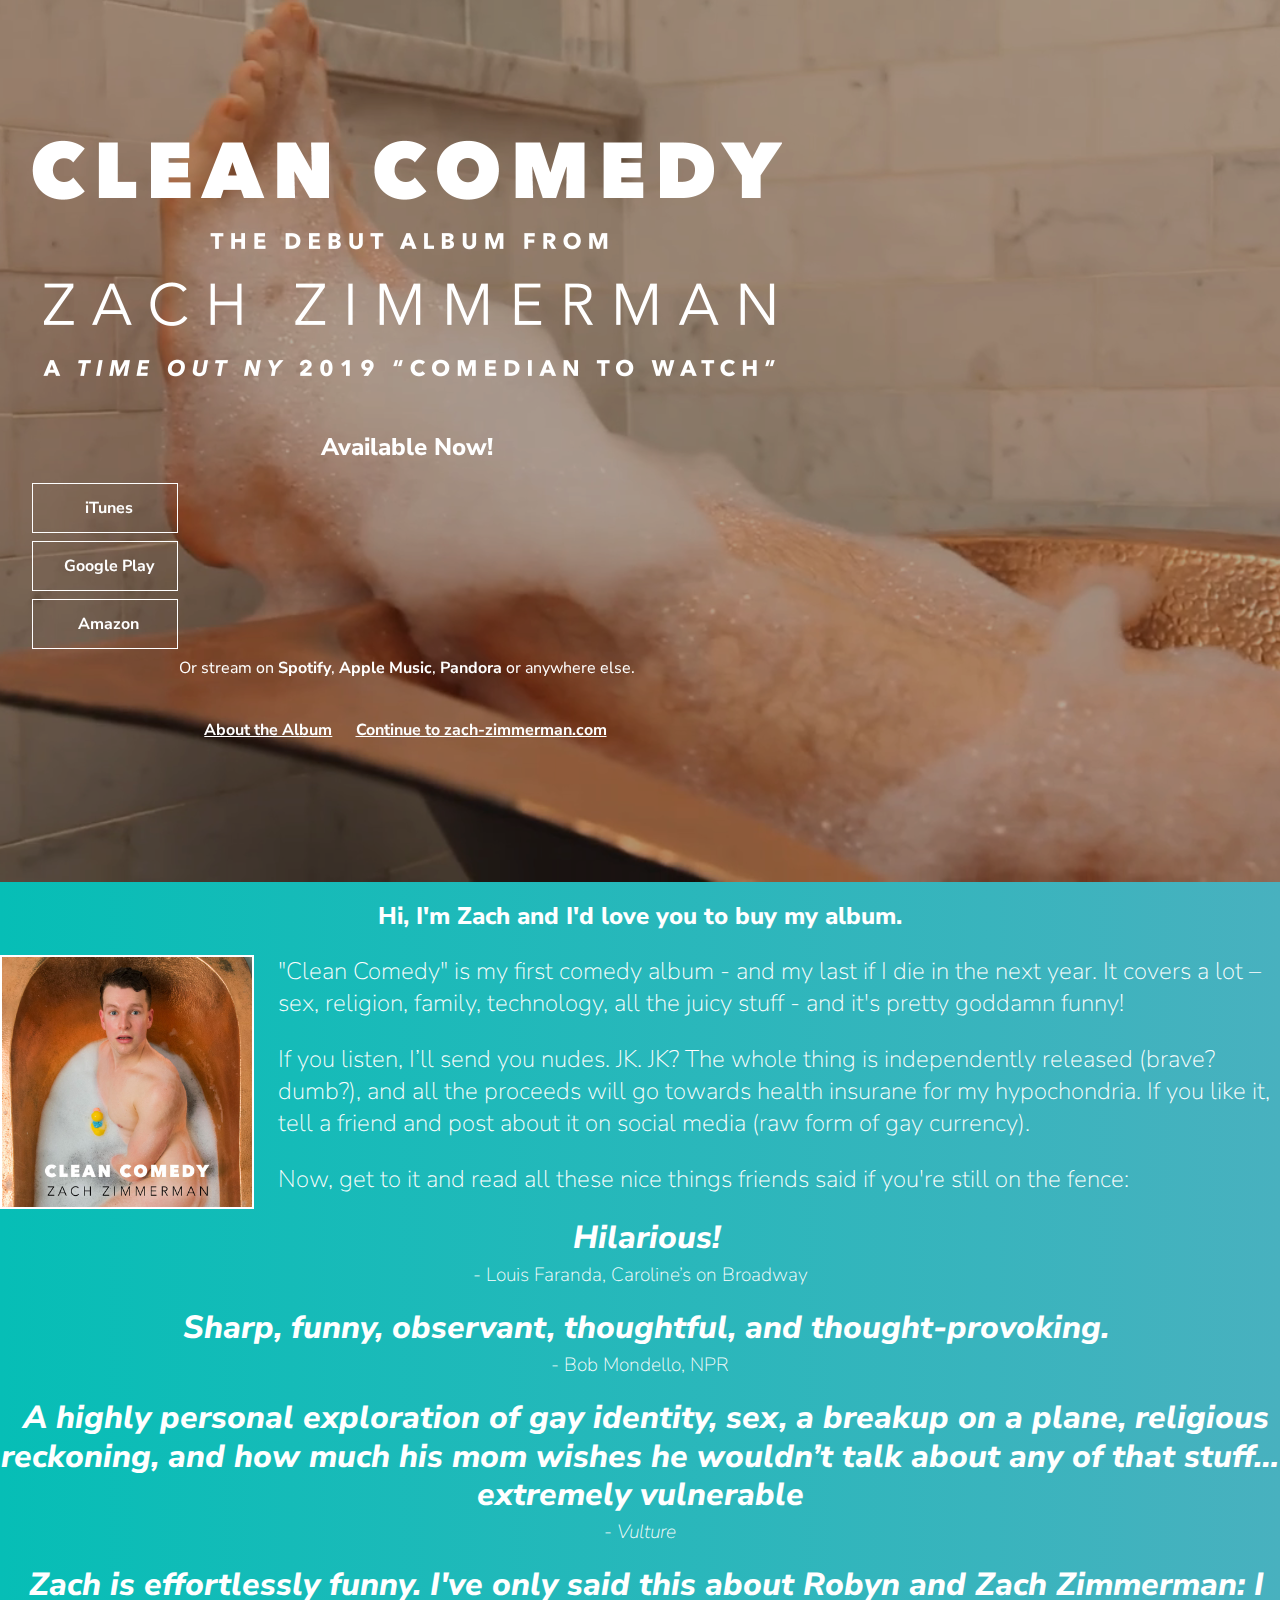
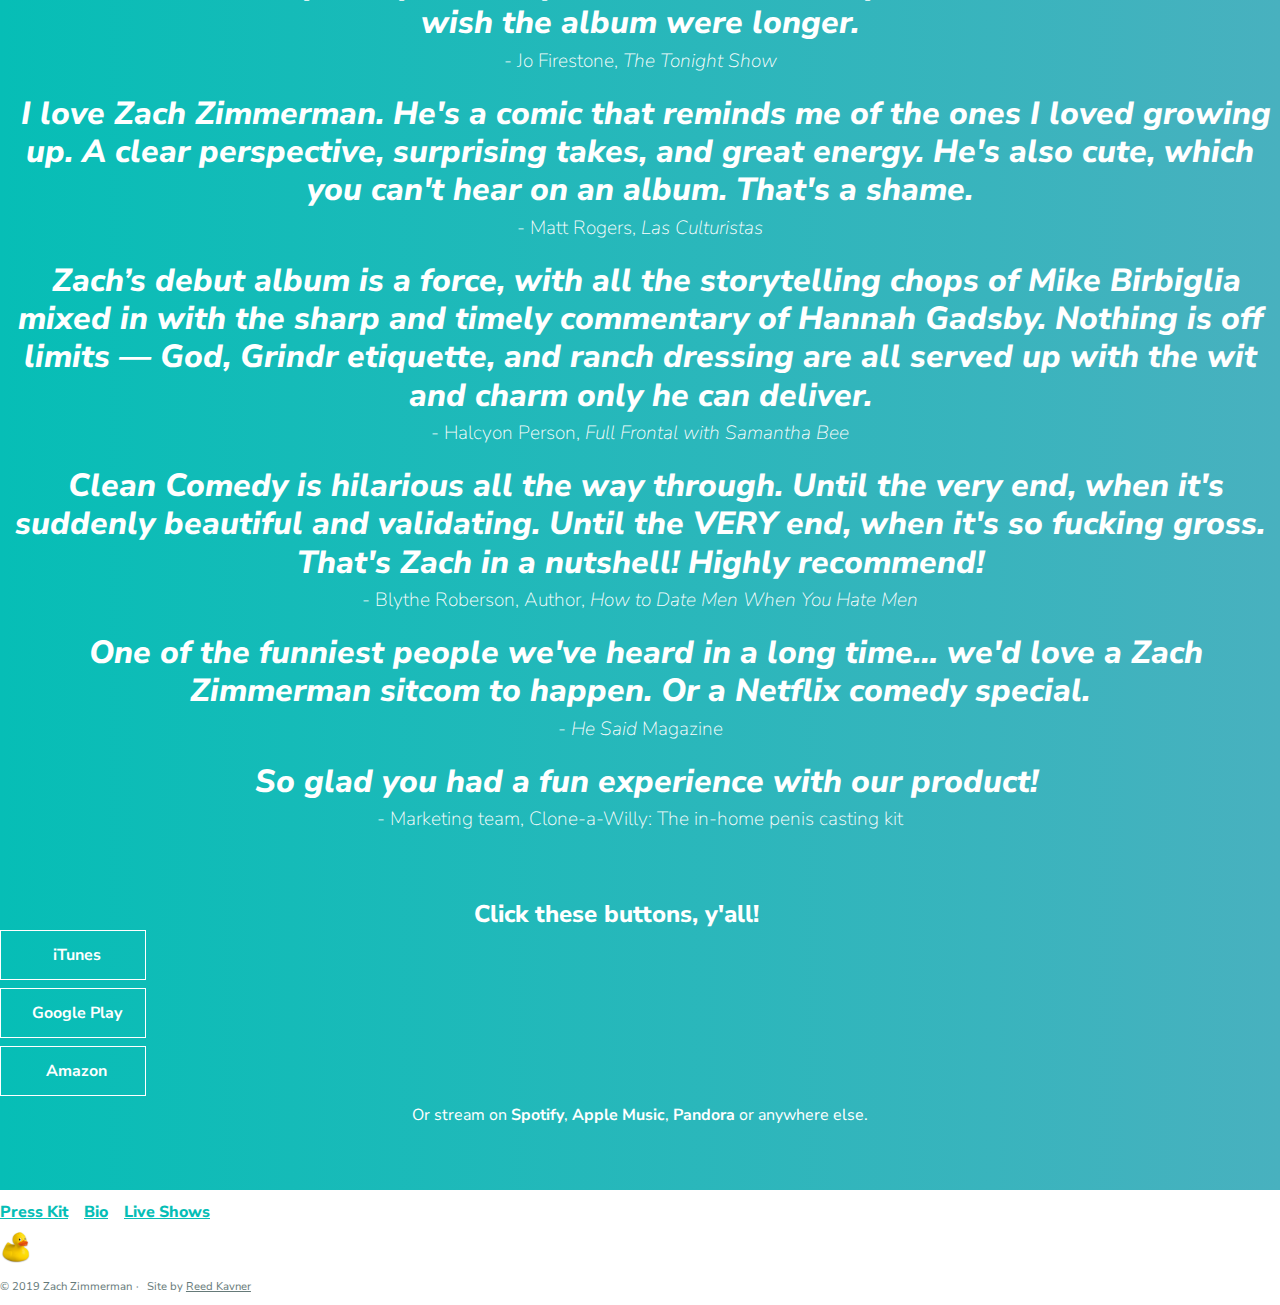
==== index.html @ 0dc55bb2 "link to zz.com, replace spotify with amazon" ====
<!doctype html>
<html lang="en">
<!--
   _____ _                     _____                         _       
  / ____| |                   / ____|                       | |      
 | |    | | ___  __ _ _ __   | |     ___  _ __ ___   ___  __| |_   _ 
 | |    | |/ _ \/ _` | '_ \  | |    / _ \| '_ ` _ \ / _ \/ _` | | | |
 | |____| |  __/ (_| | | | | | |___| (_) | | | | | |  __/ (_| | |_| |
  \_____|_|\___|\__,_|_| |_|  \_____\___/|_| |_| |_|\___|\__,_|\__, |
                                                                __/ |
                                                               |___/ 

             This site and album marketing by @reedkavner
-->

<head>
    <!-- Global site tag (gtag.js) - Google Analytics -->
    <script async src="https://www.googletagmanager.com/gtag/js?id=UA-136080813-1"></script>
    <script>
        window.dataLayer = window.dataLayer || [];

        function gtag() { dataLayer.push(arguments); }
        gtag('js', new Date());

        gtag('config', 'UA-136080813-1');
    </script>
    <!-- Required meta tags -->
    <meta charset="utf-8">
    <meta name="viewport" content="width=device-width, initial-scale=1, shrink-to-fit=no">
    <!-- Bootstrap CSS -->
    <link rel="stylesheet" href="https://stackpath.bootstrapcdn.com/bootstrap/4.1.0/css/bootstrap.min.css" integrity="sha384-9gVQ4dYFwwWSjIDZnLEWnxCjeSWFphJiwGPXr1jddIhOegiu1FwO5qRGvFXOdJZ4" crossorigin="anonymous">
    <link href="https://fonts.googleapis.com/css?family=Nunito+Sans:200,200i,400,400i,800,800i" rel="stylesheet">
    <link rel="stylesheet" href="https://use.fontawesome.com/releases/v5.7.2/css/all.css" integrity="sha384-fnmOCqbTlWIlj8LyTjo7mOUStjsKC4pOpQbqyi7RrhN7udi9RwhKkMHpvLbHG9Sr" crossorigin="anonymous">
    <link rel="stylesheet" href="/css/style.css">
    <!-- Favicon Trash-->
    <link rel="apple-touch-icon" sizes="180x180" href="/icons/apple-touch-icon.png">
    <link rel="icon" type="image/png" sizes="32x32" href="/icons/favicon-32x32.png">
    <link rel="icon" type="image/png" sizes="16x16" href="/icons/favicon-16x16.png">
    <link rel="manifest" href="/icons/site.webmanifest">
    <link rel="mask-icon" href="/icons/safari-pinned-tab.svg" color="#5bbad5">
    <meta name="msapplication-TileColor" content="#91d8ce">
    <meta name="theme-color" content="#91d8ce">
    <title>Clean Comedy 🧼 The debut album from Zach Zimmerman</title>
    <meta name="description" content="Zach's evangelical mom wants him to focus on clean comedy. But there is no God and he likes to fuck. 'Clean Comedy' is now available to download or stream everywhere.">
    <!-- FB OG garbage -->
    <meta property="og:title" content="Clean Comedy 🧼 The debut album from Zach Zimmerman">
    <meta property="og:description" content="Zach's evangelical mom wants him to focus on clean comedy. But there is no God and he likes to fuck. 'Clean Comedy' is now available to download or stream everywhere.">
    <meta property="og:url" content="https://album.zach-zimmerman.com">
    <meta property="og:image" content="https://album.zach-zimmerman.com/img/social.png">
    <!-- twitter garbage -->
    <meta name="twitter:card" content="summary_large_image">
    <meta name="twitter:site" content="@zzdoublezz" />
    <meta name="twitter:creator" content="@zzdoublezz" />
    <meta property="og:title" content="Clean Comedy 🧼 The debut album from Zach Zimmerman" />
    <meta property="og:description" content="ZZach's evangelical mom wants him to focus on clean comedy. But there is no God and he likes to fuck. 'Clean Comedy' is now available to download or stream everywhere." />
    <meta property="og:image" content="https://album.zach-zimmerman.com/img/social.png" />
</head>

<body>
    <header id="hero" class="loading">
        <div class="overlay"></div>
        <video id="bg-vid" playsinline="playsinline" autoplay="autoplay" muted="muted" loop="loop" style="display:none;">
            <source src="/vid/bg-zach.mp4" poster="/img/poster.jpg" type="video/mp4" preload="auto">
        </video>
        <div class="container">
            <div class="row">
                <div class="col-12">
                    <img class="cc-logo" src="/img/zz-cc-logo-white-debut-timeout.png" alt="Clean Comedy: The Debut Album from Zach Zimmerman">
                </div>
                <div class="col-12 top-cta">
                    <h2>Available Now!</h2>
                    <div class="row listen-buttons mt-3">
                        <a class="ga-track" data-ga-label="Listen iTunes" href="http://itunes.apple.com/album/id1454736173?ls=1&app=itunes">
                            <i class="fab fa-itunes"></i> <span>iTunes</span>
                        </a>
                        <a href="https://play.google.com/store/music/album/Zach_Zimmerman_Clean_Comedy?id=Bfdrtqba2vui66vsc5gzbfns6xu&hl=en" class="ga-track" data-ga-label="Listen Google Play">
                            <i class="fab fa-google-play"></i> <span>Google Play</span>
                        </a>
                        <a class="ga-track" href="https://www.amazon.com/Clean-Comedy-Explicit-Zach-Zimmerman/dp/B07P99JNXT" data-ga-label="Listen Amazon">
                            <i class="fab fa-amazon"></i> <span>Amazon</span>
                        </a>
                    </div>
                    <div class="or-stream mt-2">
                        Or stream on <a class="ga-track" href="https://open.spotify.com/album/7JSuyB8hfWxPFb13WxPrNv?si=sguCweWeQfauxXlwq2vnaQ" data-ga-label="Listen Spotify">Spotify</a>, <a class="ga-track" href="https://geo.itunes.apple.com/us/album/clean-comedy/1454736173?mt=1&app=music" data-ga-label="Listen Apple Music">Apple Music</a>, <a class="ga-track" href="https://www.pandora.com/artist/zach-zimmerman/clean-comedy-explicit/AL364mx93vPPPKV" data-ga-label="Listen Pandora">Pandora</a> or anywhere else.
                    </div>
                </div>
                <div class="col-12 about-links">
                    <a href="#about-album" id="about-btn">About the Album<i class="far fa-arrow-alt-circle-down"></i></a>
                    <a href="https://www.zach-zimmerman.com/welcome">Continue to zach-zimmerman.com<i class="far fa-arrow-alt-circle-right"></i></a>
                </div>
            </div>
        </div>
    </header>
    <!--
    <aside class="zz-promo">
        <a href="https://www.zach-zimmerman.com/welcome">Continue to zach-zimmerman.com &rsaquo;&rsaquo;</a>
    </aside>-->
    <div class="container" id="about-album">
        <div class="row mt-3 mt-md-5">
            <div class="col-12 zach-hello">
                <h2>Hi, I'm Zach and I'd love you to buy my album.</h2>
            </div>
        </div>
        <div class="row">
            <div class="col-12" id="about">
                <img id="album-cover" src="/img/clean-comedy-cover.jpg">
                <p>
                    "Clean Comedy" is my first comedy album - and my last if I die in the next year. It covers a lot – sex, religion, family, technology, all the juicy stuff - and it's pretty goddamn funny!</p>
                <p>If you listen, I’ll send you nudes. JK. JK? The whole thing is independently released (brave? dumb?), and all the proceeds will go towards health insurane for my hypochondria. If you like it, tell a friend and post about it on social media (raw form of gay currency).</p>
                <p>Now, get to it and read all these nice things friends said if you're still on the fence:</p>
            </div>
        </div>
        <div class="row">
            <div class="col-12 blurb">
                <p class="blurb-text"><i class="fas fa-quote-left"></i>Hilarious!</p>
                <p class="blurb-attribution">Louis Faranda, Caroline’s on Broadway</p>
            </div>
            <div class="col-12 blurb">
                </i>
                <p class="blurb-text"><i class="fas fa-quote-left"></i>Sharp, funny, observant, thoughtful, and thought-provoking.</p>
                <p class="blurb-attribution">Bob Mondello, NPR</p>
            </div>
            <div class="col-12 blurb">
                </i>
                <p class="blurb-text"><i class="fas fa-quote-left"></i>A highly personal exploration of gay identity, sex, a breakup on a plane, religious reckoning, and how much his mom wishes he wouldn’t talk about any of that stuff&hellip; extremely vulnerable</p>
                <p class="blurb-attribution"><em>Vulture</em></p>
            </div>
            <div class="col-12 blurb">
                </i>
                <p class="blurb-text"><i class="fas fa-quote-left"></i>Zach is effortlessly funny. I've only said this about Robyn and Zach Zimmerman: I wish the album were longer.</p>
                <p class="blurb-attribution">Jo Firestone, <em>The Tonight Show</em></p>
            </div>
            <div class="col-12 blurb">
                </i>
                <p class="blurb-text"><i class="fas fa-quote-left"></i>I love Zach Zimmerman. He's a comic that reminds me of the ones I loved growing up. A clear perspective, surprising takes, and great energy. He's also cute, which you can't hear on an album. That's a shame.</p>
                <p class="blurb-attribution">Matt Rogers, <em>Las Culturistas</em></p>
            </div>
            <div class="col-12 blurb">
                </i>
                <p class="blurb-text"><i class="fas fa-quote-left"></i>Zach’s debut album is a force, with all the storytelling chops of Mike Birbiglia mixed in with the sharp and timely commentary of Hannah Gadsby. Nothing is off limits — God, Grindr etiquette, and ranch dressing are all served up with the wit and charm only he can deliver.</p>
                <p class="blurb-attribution">Halcyon Person, <em>Full Frontal with Samantha Bee</em></p>
            </div>
            <div class="col-12 blurb">
                </i>
                <p class="blurb-text"><i class="fas fa-quote-left"></i><em>Clean Comedy</em> is hilarious all the way through. Until the very end, when it's suddenly beautiful and validating. Until the VERY end, when it's so fucking gross. That's Zach in a nutshell! Highly recommend!</p>
                <p class="blurb-attribution">Blythe Roberson, Author, <em>How to Date Men When You Hate Men</em></p>
            </div>
            <div class="col-12 blurb">
                </i>
                <p class="blurb-text"><i class="fas fa-quote-left"></i>One of the funniest people we've heard in a long time&hellip; we'd love a Zach Zimmerman sitcom to happen. Or a Netflix comedy special.</p>
                <p class="blurb-attribution"><em>He Said</em> Magazine</p>
            </div>
            <div class="col-12 blurb">
                </i>
                <p class="blurb-text"><i class="fas fa-quote-left"></i>So glad you had a fun experience with our product!</p>
                <p class="blurb-attribution">Marketing team, Clone-a-Willy: The in-home penis casting kit</p>
            </div>
        </div>
        <div class="row bottom-cta">
            <h2>Click these buttons, y'all!</h2>
            <div class="row listen-buttons mt-3 mb-1">
                <a class="ga-track" data-ga-label="Listen iTunes" href="http://itunes.apple.com/album/id1454736173?ls=1&app=itunes">
                    <i class="fab fa-itunes"></i> <span>iTunes</span>
                </a>
                <a href="https://play.google.com/store/music/album/Zach_Zimmerman_Clean_Comedy?id=Bfdrtqba2vui66vsc5gzbfns6xu&hl=en" class="ga-track" data-ga-label="Listen Google Play">
                    <i class="fab fa-google-play"></i> <span>Google Play</span>
                </a>
                <a class="ga-track" href="https://www.amazon.com/Clean-Comedy-Explicit-Zach-Zimmerman/dp/B07P99JNXT" data-ga-label="Listen Amazon">
                    <i class="fab fa-amazon"></i> <span>Amazon</span>
                </a>
            </div>
            <div class="or-stream mt-2">
                Or stream on <a class="ga-track" href="https://open.spotify.com/album/7JSuyB8hfWxPFb13WxPrNv?si=sguCweWeQfauxXlwq2vnaQ" data-ga-label="Listen Spotify">Spotify</a>, <a class="ga-track" href="https://geo.itunes.apple.com/us/album/clean-comedy/1454736173?mt=1&app=music" data-ga-label="Listen Apple Music">Apple Music</a>, <a class="ga-track" href="https://www.pandora.com/artist/zach-zimmerman/clean-comedy-explicit/AL364mx93vPPPKV" data-ga-label="Listen Pandora">Pandora</a> or anywhere else.
            </div>
        </div>
    </div> <!-- container -->
    <footer class="footer">
        <div class="container h-100">
            <div class="row h-100">
                <div class="col-12 col-md-5 footer-links info-links justify-content-center justify-content-md-start order-1 order-md-1">
                    <a href="https://drive.google.com/drive/folders/1JkxwVRQiwvElwOyvSJjc_eX8tOzkMCND">Press Kit</a>
                    <a href="https://www.zach-zimmerman.com/bio">Bio</a>
                    <a href="https://www.zach-zimmerman.com/live-shows">Live Shows</a>
                </div>
                <div class="col-12 col-md-2 h-100 footer-links social-links justify-content-center order-3 order-md-2">
                    <img src="/img/duck-192.png" class="footer-duck ga-track" data-ga-label="Quack">
                </div>
                <div class="col-12 col-md-5 h-100 footer-links social-links justify-content-center justify-content-md-end order-2 order-md-3">
                    <a href="https://twitter.com/zzdoublezz/"><i class="fab fa-twitter"></i></a>
                    <a href="https://www.instagram.com/zzdoublezz/"><i class="fab fa-instagram"></i></a>
                    <a href="https://medium.com/@zzdoublezz"><i class="fab fa-medium"></i></a>
                    <a href="mailto:ztzimmerman@gmail.com"><i class="far fa-envelope"></i></a>
                </div>
                <div class="d-flex col-12 order-12 credits justify-content-center justify-content-md-start">
                    <div class="copyright">&copy; 2019 Zach Zimmerman</div>
                    <div class="rik">Site by <a href="https://reed.me">Reed Kavner</a></div>
                </div>
            </div>
        </div>
    </footer>
    <script src="https://code.jquery.com/jquery-3.3.1.min.js" integrity="sha256-FgpCb/KJQlLNfOu91ta32o/NMZxltwRo8QtmkMRdAu8=" crossorigin="anonymous"></script>
    <script src="https://stackpath.bootstrapcdn.com/bootstrap/4.1.0/js/bootstrap.min.js" integrity="sha384-uefMccjFJAIv6A+rW+L4AHf99KvxDjWSu1z9VI8SKNVmz4sk7buKt/6v9KI65qnm" crossorigin="anonymous"></script>
    <audio id="quack" src="/vid/quack.mp3" style="display: none;"></audio>
    <script src="/js/main.js?v3"></script>
</body>

</html>
---- css/style.css ----
html {
    position: relative;
    min-height: 100%;
    scroll-behavior: smooth;
}


body {
    margin: 0;
    font-family: 'Nunito Sans', sans-serif;
    background: #06beb6;
    /* fallback for old browsers */
    background: -webkit-linear-gradient(to right, #06beb6, #48b1bf);
    /* Chrome 10-25, Safari 5.1-6 */
    background: linear-gradient(to right, #06beb6, #48b1bf);
    /* W3C, IE 10+/ Edge, Firefox 16+, Chrome 26+, Opera 12+, Safari 7+ */
    color: white;
    font-size: 16px;
    text-rendering: optimizeLegibility;
}

.hidden {
    display: none;
}

.overflow-hidden {
    overflow: hidden;
}

a {
    color: white;
}

a:hover {
    text-decoration: underline;
}

a:hover,
a:active,
a:visited {
    color: white;
}

header {
    position: relative;
    width: 100vw;
    height: 98vh;
    min-height: 45vw;
    overflow: hidden;
    background-image: url('/img/bg-still-2.jpg');
    background-size: cover;
    background-repeat: no-repeat;
    display: flex;
    align-items: center;

}

header.loading{
    background: none;
}

header video {
    position: absolute;
    top: 50%;
    left: 50%;
    min-width: 100%;
    min-height: 100%;
    width: auto;
    height: auto;
    z-index: 0;
    -ms-transform: translateX(-50%) translateY(-50%);
    -moz-transform: translateX(-50%) translateY(-50%);
    -webkit-transform: translateX(-50%) translateY(-50%);
    transform: translateX(-50%) translateY(-50%);
}

header .container {
    position: relative;
    z-index: 2;
    display: flex;
    justify-content: center;
    align-items: center;
    text-align: center;
    padding: 2em 2em;
}

img.cc-logo {
    width: 80vw;
    max-width: 750px;
    margin-right: auto;
    margin-left: auto;
    display: block;
}


header .overlay {
    position: absolute;
    top: 0;
    left: 0;
    height: 100%;
    width: 100%;
    background-color: black;
    opacity: 0.3;
    z-index: 1;
}

.top-cta {
    margin-top: 3em;
}

.top-cta h2 {
    font-weight: 800;
}

.listen-buttons {
    justify-content: center;
}

.listen-buttons a {
    color: white !important;
    font-size: 1em;
    text-decoration: none;
    align-items: center;
    justify-content: center;
    display: flex;
    height: 3em;
    width: 9em;
    border: 1px white solid;
    line-height: 3em;
    margin-right: 1em;
    transition: all 100ms ease-out;
    margin-bottom: .5em;
}

.listen-buttons a:hover {
    background-color: white;
    color: black !important;
}

.listen-buttons a:hover .fa-itunes {
    color: #cb57d2 !important;
}

.listen-buttons a:hover .fa-google-play {
    color: #ff5722 !important;
}

.listen-buttons a:hover .fa-amazon {
    color: #FF9900 !important;
}

.listen-buttons a:hover .fa-spotify {
    color: #1DB954 !important;
}

.listen-buttons .fab {
    margin-right: .3em;
    font-size: 1.5em;
}

.listen-buttons a:last-child {
    margin-right: 0;
}

.listen-buttons span {
    font-weight: 700;
}

.or-stream {
    max-width: 600px;
    margin-right: auto;
    margin-left: auto;
}

.or-stream a {
    color: white !important;
    text-decoration: none;
    font-weight: bold;
}

.or-stream a:hover{
    text-decoration: underline;
}

.about-links{
    margin-top: 2em;
}

.about-links a{
    font-size: 1em;
    display: inline-block;
    margin: .5em .5em;
    font-weight: bold;
    color: white !important;
    transition: all 80ms ease-out;
}

.about-links i{
    margin-left: .2em;
}


.zach-hello h2 {
    margin-bottom: .6em;
    line-height: 1.2;
    font-weight: 800;
    text-align: center;
}

#about {
    font-size: 1.5em;
    font-weight: 200;
    margin-bottom: 1em;
}


#album-cover {
    float: left;
    width: 40%;
    max-width: 250px;
    margin-right: 1em;
    border: 2px white solid;
}

.blurb {
    /*background-image: url('/img/open-quote.png'); */
    background-position: top left;
    background-repeat: no-repeat;
    background-size: 1.4em;
    margin-top: .5em;
    justify-content: center;
    text-align: center;
    font-size: 2em;
    line-height: 0;
}

.blurb .fa-quote-left {
    opacity: .5;
    font-size: .8em;
    position: absolute;
    margin-top: -.4em;
    margin-left: -.6em;
}

.blurb-text {
    font-weight: 800;
    font-style: italic;
    line-height: 1.2;
    padding-left: .4em;
    display: inline;
}

.blurb-attribution {
    font-weight: 200;
    font-size: .6em;
    display: block;
    text-align: center;
    margin-top: .2em;
    line-height: 1.5
}

.blurb-attribution:before {
    content: "- ";
}

.bottom-cta {
    text-align: center;
    margin: 4em 0;
    align-items: baseline;
    justify-content: center;
}

.bottom-cta h2 {
    margin: 0;
    font-weight: 800;
    display: inline-block;
    margin-right: 2em;
}


.footer {
    width: 100%;
    background-color: white;
    padding: .7em 0;
}

.footer-links {
    display: flex;
    align-items: center;
    color: #06beb6;
    margin-bottom: .5em;
}

.footer-links a,
a:hover,
a:active,
a:visited {
    color: #06beb6;
}

.info-links a {
    margin-right: 1em;
    font-weight: 800;
}

.social-links a {
    margin-left: 1em;
    font-size: 1.3em;
}

.footer-duck {
    height: 2em;
}

.credits {
    color: #667a79;
    font-size: .7em;
}

.credits a {
    color: #667a79;
    text-decoration: underline;
}

.credits div {
    display: inline;
}

.copyright {
    margin-right: .4em;
}

.copyright:after {
    content: "·";
    margin-left: .4em;
}



@media only screen and (max-device-width : 768px) {

    header {
        height: auto;
        min-height: 90vh;
        background-image: url('/img/bg-still-2-vert.jpg');
    }


    header .container {
        padding: 1.5em 1em;
        height: 100%;
    }

    #bg-vid {
        display: none !important;

    }

    .cc-logo {
        width: 90vw !important;
    }

    .listen-buttons a {
        width: 100%;
        max-width: 20em;
        margin-right: 0;
        margin-bottom: 1em;
    }

    .zach-hello {
        margin-top: .5em;
    }

    #about {
        margin-bottom: 0;
    }

    .blurb .fa-quote-left {

        margin-top: -.4em;
    }

    .blurb-text {
        font-size: .8em;

    }

    #album-cover {
        width: 100%;
        max-width: none;
        margin-bottom: 1em;
    }

    .bottom-cta {
        margin: 2em 0;
    }

    .bottom-cta h2 {
        margin-right: 0;
    }

.listen-buttons a:hover .fa-itunes{
    color: #cb57d2 !important;
}

    .footer {
        padding: 1em 0;
    }

    .footer-links a {
        margin: 0 .5em;
    }


    .credits {
        margin-top: .5em;
    }

}
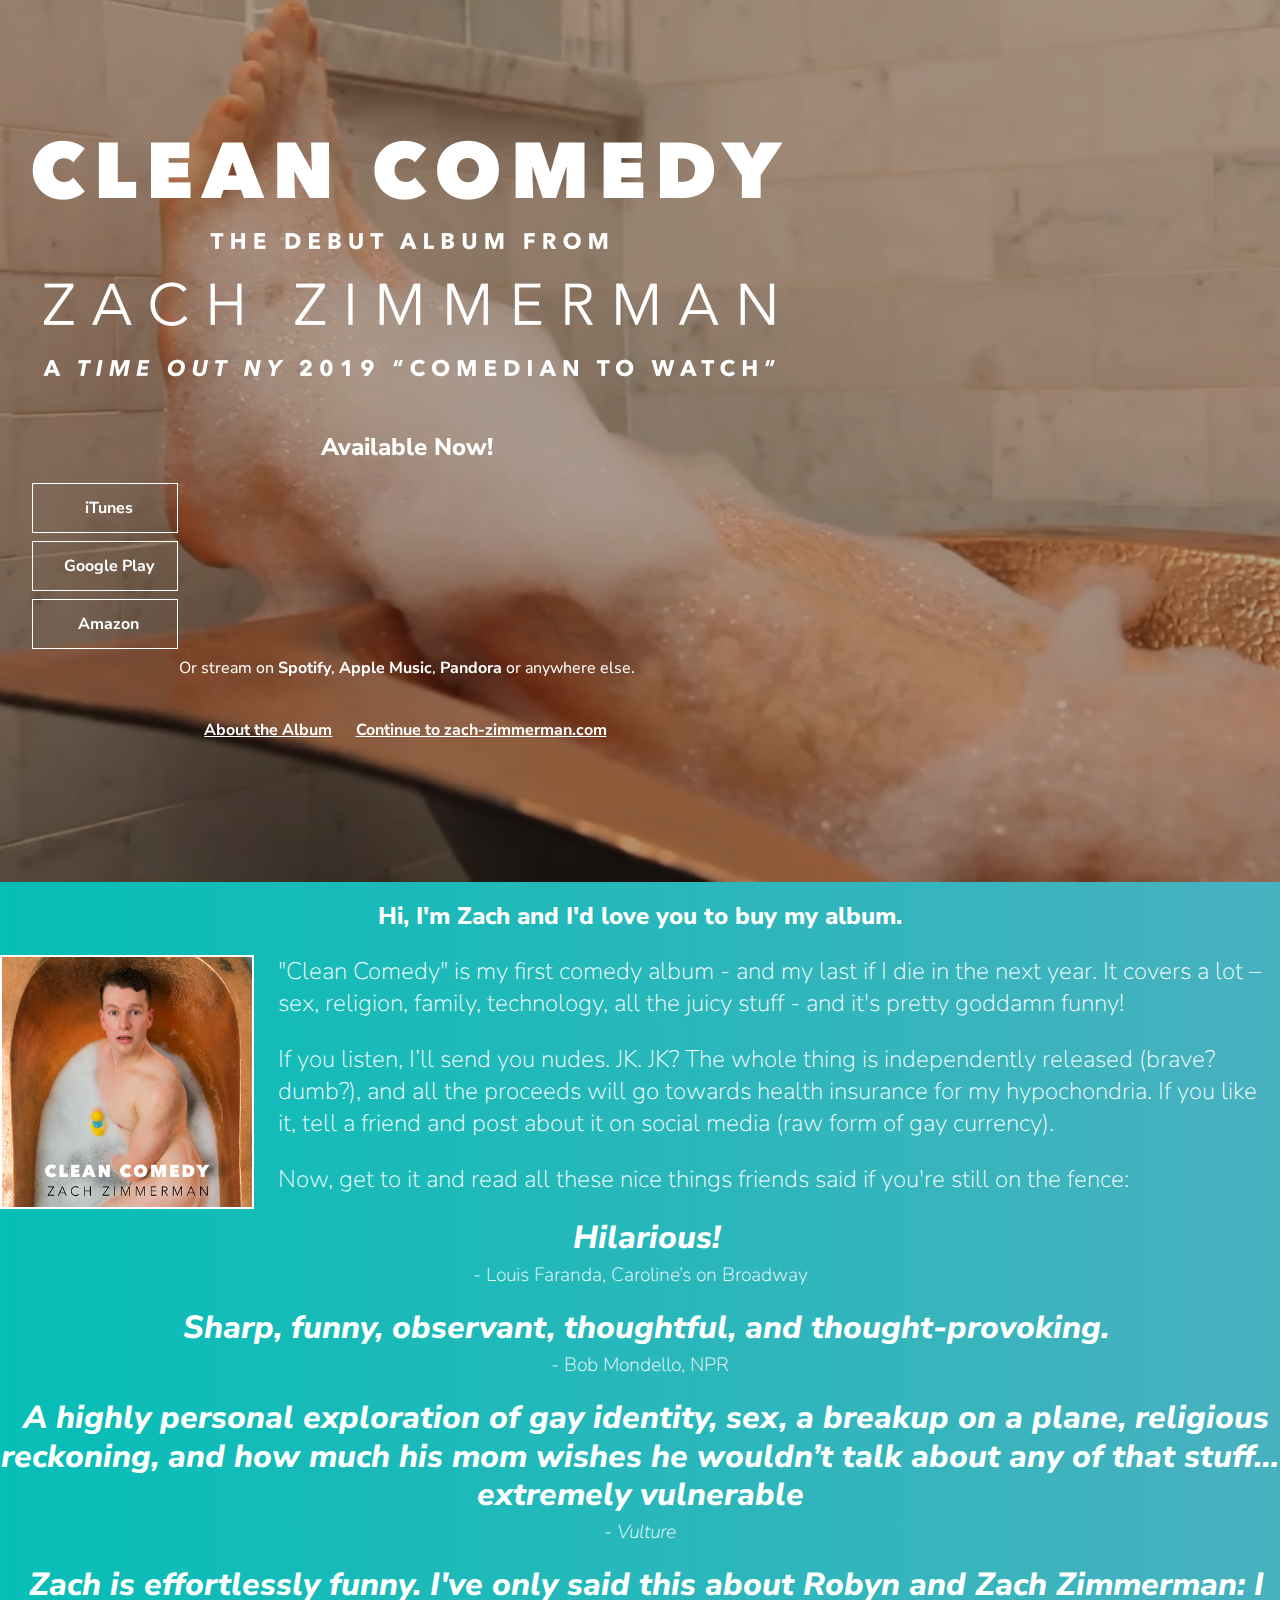
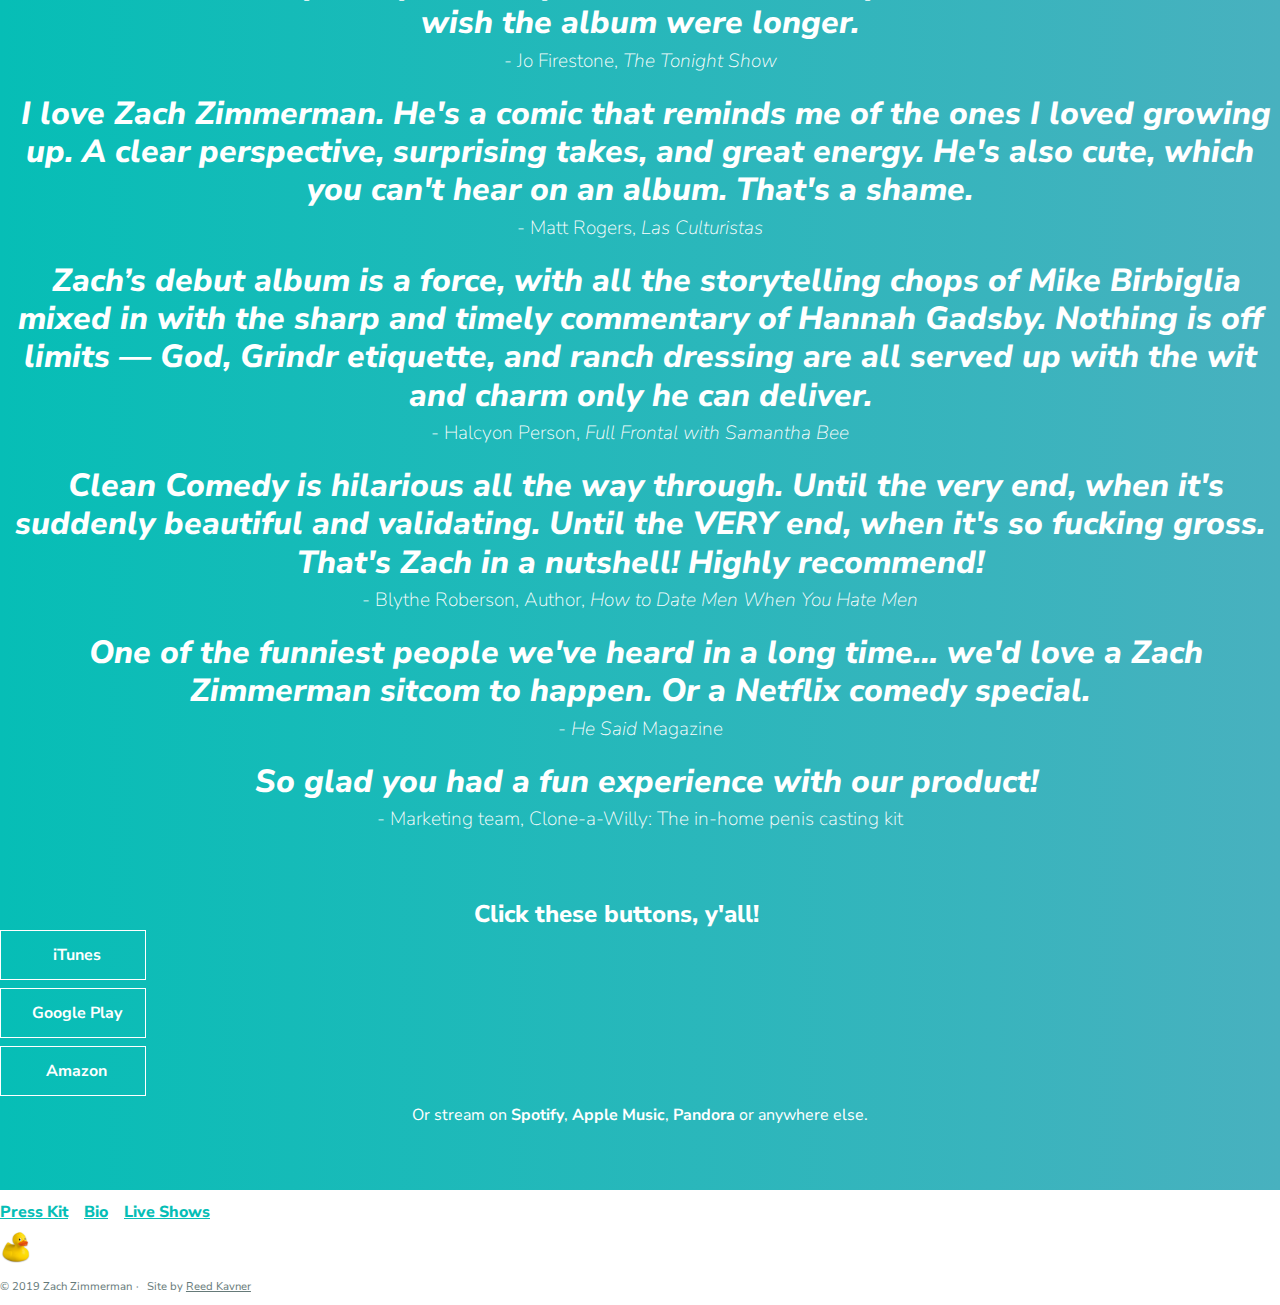
==== commit 6926ddde: "insurance typo" ====
--- a/index.html
+++ b/index.html
@@ -106,7 +106,7 @@
                 <img id="album-cover" src="/img/clean-comedy-cover.jpg">
                 <p>
                     "Clean Comedy" is my first comedy album - and my last if I die in the next year. It covers a lot – sex, religion, family, technology, all the juicy stuff - and it's pretty goddamn funny!</p>
-                <p>If you listen, I’ll send you nudes. JK. JK? The whole thing is independently released (brave? dumb?), and all the proceeds will go towards health insurane for my hypochondria. If you like it, tell a friend and post about it on social media (raw form of gay currency).</p>
+                <p>If you listen, I’ll send you nudes. JK. JK? The whole thing is independently released (brave? dumb?), and all the proceeds will go towards health insurance for my hypochondria. If you like it, tell a friend and post about it on social media (raw form of gay currency).</p>
                 <p>Now, get to it and read all these nice things friends said if you're still on the fence:</p>
             </div>
         </div>
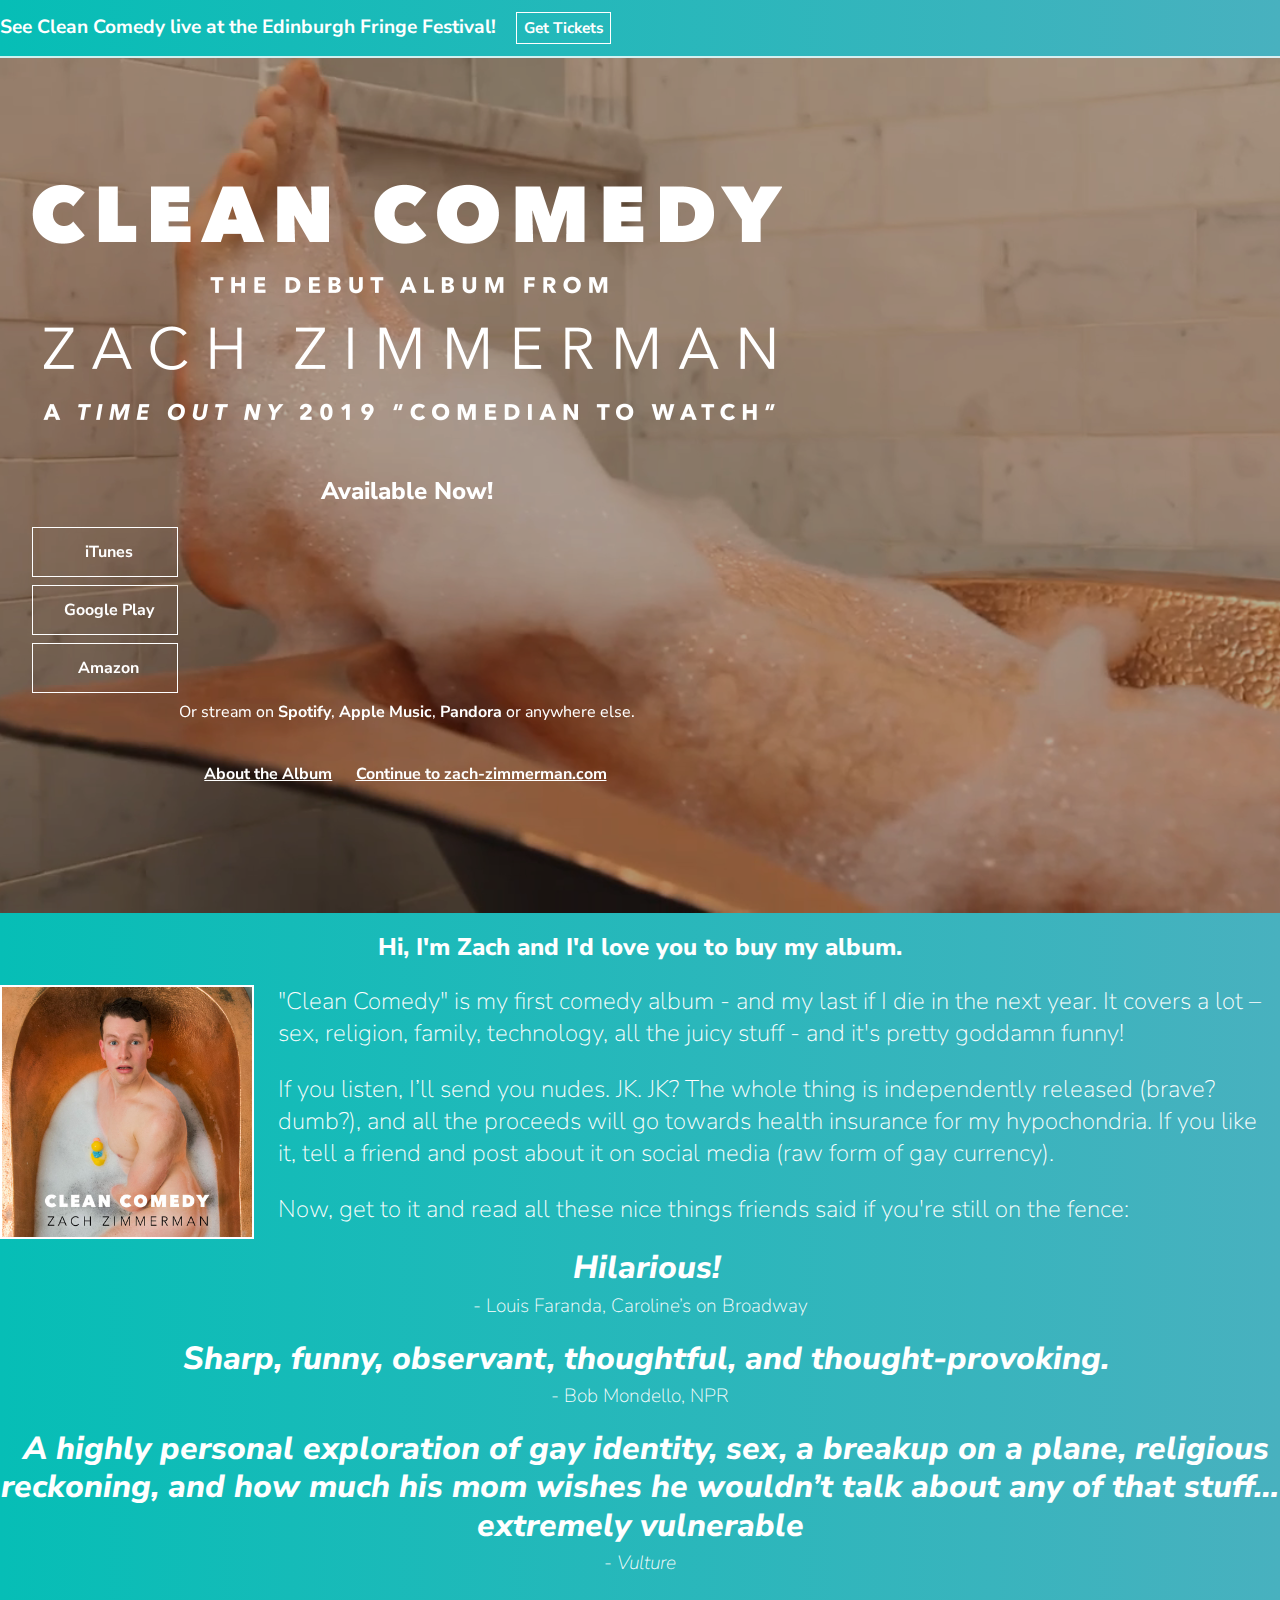
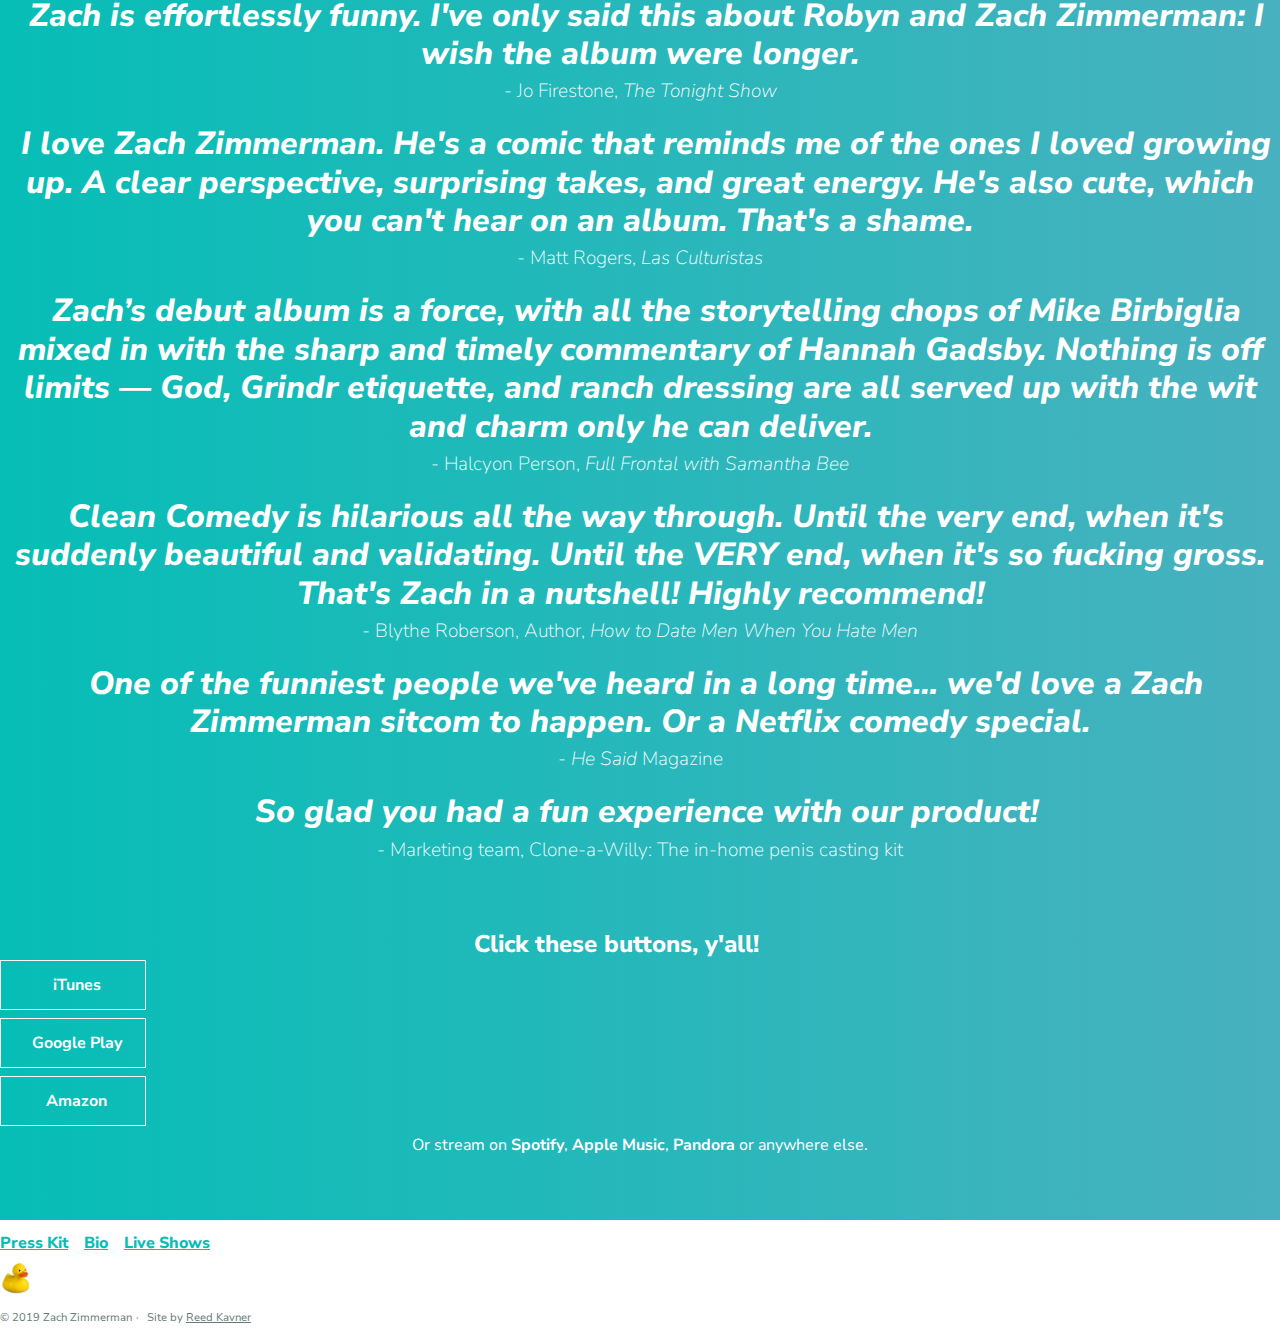
==== commit 8d5d408f: "added fringe promo banner" ====
--- a/index.html
+++ b/index.html
@@ -57,13 +57,23 @@
 </head>
 
 <body>
+<aside class="zz-promo">
+    <div class="container d-flex justify-content-center align-items-center">
+        See Clean Comedy live at the Edinburgh Fringe Festival!
+        <a class="ga-track" data-ga-label="Ed Fringe Tickets" href="https://tickets.edfringe.com/whats-on/zach-zimmerman-clean-comedy" target="_blank">
+            Get Tickets
+        </a>
+    </div>
+    </aside>
     <header id="hero" class="loading">
         <div class="overlay"></div>
         <video id="bg-vid" playsinline="playsinline" autoplay="autoplay" muted="muted" loop="loop" style="display:none;">
             <source src="/vid/bg-zach.mp4" poster="/img/poster.jpg" type="video/mp4" preload="auto">
         </video>
         <div class="container">
+
             <div class="row">
+
                 <div class="col-12">
                     <img class="cc-logo" src="/img/zz-cc-logo-white-debut-timeout.png" alt="Clean Comedy: The Debut Album from Zach Zimmerman">
                 </div>
@@ -91,10 +101,6 @@
             </div>
         </div>
     </header>
-    <!--
-    <aside class="zz-promo">
-        <a href="https://www.zach-zimmerman.com/welcome">Continue to zach-zimmerman.com &rsaquo;&rsaquo;</a>
-    </aside>-->
     <div class="container" id="about-album">
         <div class="row mt-3 mt-md-5">
             <div class="col-12 zach-hello">
--- a/css/style.css
+++ b/css/style.css
@@ -44,7 +44,7 @@
 header {
     position: relative;
     width: 100vw;
-    height: 98vh;
+    height: 95vh;
     min-height: 45vw;
     overflow: hidden;
     background-image: url('/img/bg-still-2.jpg');
@@ -55,7 +55,7 @@
 
 }
 
-header.loading{
+header.loading {
     background: none;
 }
 
@@ -82,6 +82,34 @@
     align-items: center;
     text-align: center;
     padding: 2em 2em;
+}
+
+.zz-promo {
+    width: 100%;
+    font-size: 1.2em;
+    position: relative;
+    line-height: 1.2;
+    padding: .6em 0em;
+    border-bottom: 2px rgba(255,255,255,.8) solid;
+    font-weight: bold;
+}
+
+.zz-promo a,
+.zz-promo a:visited {
+    display: inline-block;
+    border: 1px white solid;
+    color: white;
+    text-decoration: none;
+    padding: .4em;
+    margin-left: 1em;
+    font-size: 80%;
+    text-align: center;
+    font-weight: bold;
+}
+
+.zz-promo a:hover {
+    color: #06beb6;
+    background-color: white;
 }
 
 img.cc-logo {
@@ -178,15 +206,15 @@
     font-weight: bold;
 }
 
-.or-stream a:hover{
+.or-stream a:hover {
     text-decoration: underline;
 }
 
-.about-links{
+.about-links {
     margin-top: 2em;
 }
 
-.about-links a{
+.about-links a {
     font-size: 1em;
     display: inline-block;
     margin: .5em .5em;
@@ -195,9 +223,10 @@
     transition: all 80ms ease-out;
 }
 
-.about-links i{
+.about-links i {
     margin-left: .2em;
 }
+
 
 
 .zach-hello h2 {
@@ -339,6 +368,12 @@
 
 @media only screen and (max-device-width : 768px) {
 
+    .zz-promo {
+        padding: .4em 0em;
+            border-bottom: 1px rgba(255,255,255,.8) solid;
+            font-weight: normal;
+    }
+
     header {
         height: auto;
         min-height: 90vh;
@@ -399,9 +434,9 @@
         margin-right: 0;
     }
 
-.listen-buttons a:hover .fa-itunes{
-    color: #cb57d2 !important;
-}
+    .listen-buttons a:hover .fa-itunes {
+        color: #cb57d2 !important;
+    }
 
     .footer {
         padding: 1em 0;
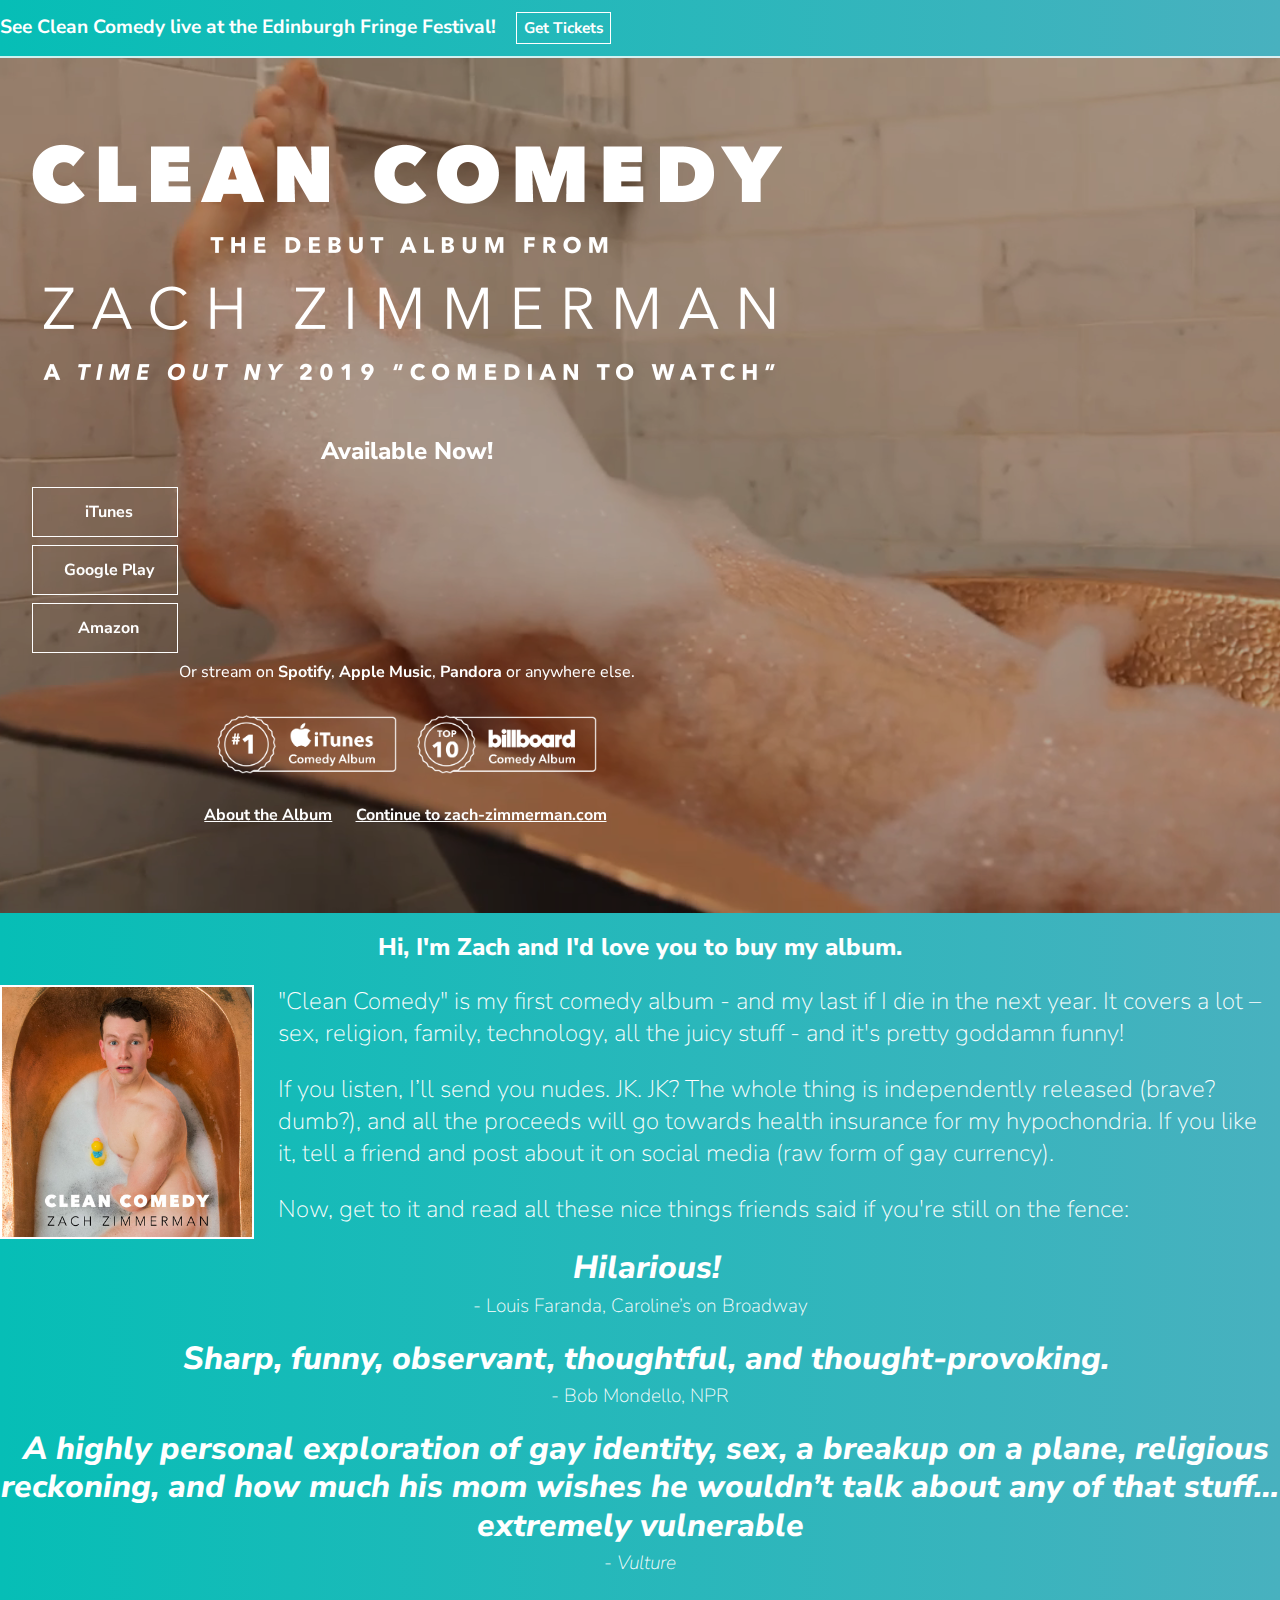
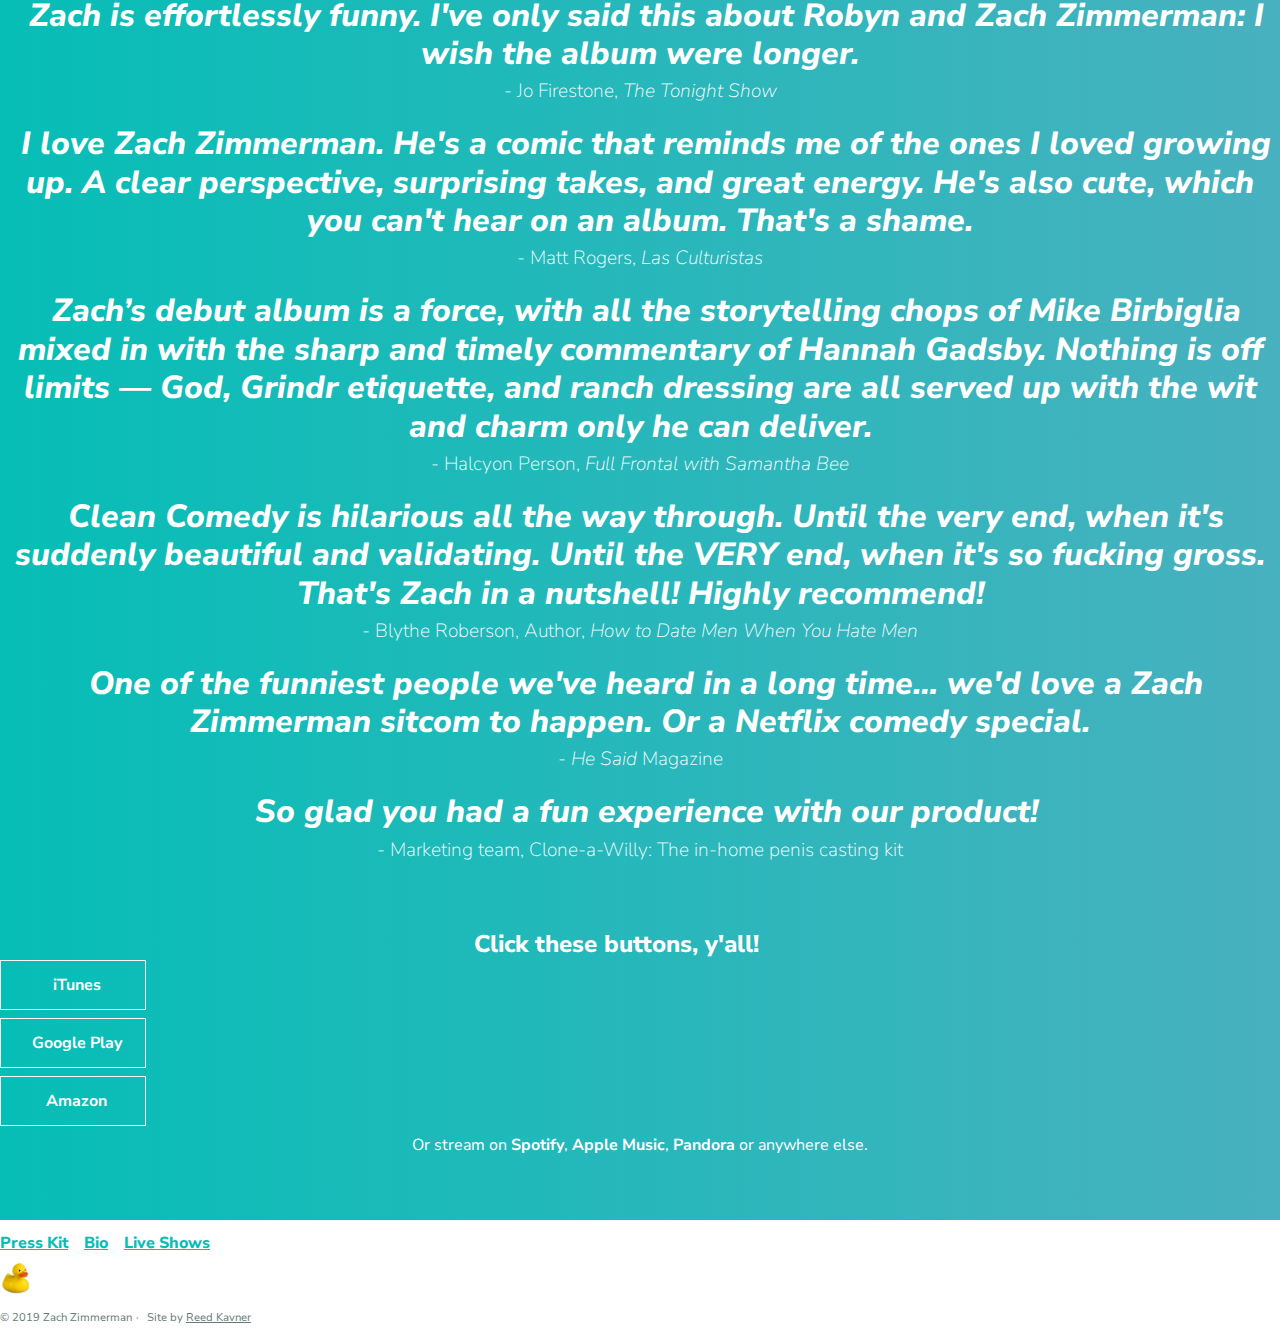
==== commit 22c818c5: "added award badges" ====
--- a/index.html
+++ b/index.html
@@ -44,7 +44,7 @@
     <meta name="description" content="Zach's evangelical mom wants him to focus on clean comedy. But there is no God and he likes to fuck. 'Clean Comedy' is now available to download or stream everywhere.">
     <!-- FB OG garbage -->
     <meta property="og:title" content="Clean Comedy 🧼 The debut album from Zach Zimmerman">
-    <meta property="og:description" content="Zach's evangelical mom wants him to focus on clean comedy. But there is no God and he likes to fuck. 'Clean Comedy' is now available to download or stream everywhere.">
+    <meta property="og:description" content="Zach's evangelical mom wants him to focus on clean comedy. But there is no God and he likes to fuck. An iTunes #1 comedy album, 'Clean Comedy' is now available to download or stream everywhere.">
     <meta property="og:url" content="https://album.zach-zimmerman.com">
     <meta property="og:image" content="https://album.zach-zimmerman.com/img/social.png">
     <!-- twitter garbage -->
@@ -52,7 +52,7 @@
     <meta name="twitter:site" content="@zzdoublezz" />
     <meta name="twitter:creator" content="@zzdoublezz" />
     <meta property="og:title" content="Clean Comedy 🧼 The debut album from Zach Zimmerman" />
-    <meta property="og:description" content="ZZach's evangelical mom wants him to focus on clean comedy. But there is no God and he likes to fuck. 'Clean Comedy' is now available to download or stream everywhere." />
+    <meta property="og:description" content="ZZach's evangelical mom wants him to focus on clean comedy. But there is no God and he likes to fuck. An iTunes #1 comedy album, 'Clean Comedy' is now available to download or stream everywhere." />
     <meta property="og:image" content="https://album.zach-zimmerman.com/img/social.png" />
 </head>
 
@@ -94,6 +94,11 @@
                         Or stream on <a class="ga-track" href="https://open.spotify.com/album/7JSuyB8hfWxPFb13WxPrNv?si=sguCweWeQfauxXlwq2vnaQ" data-ga-label="Listen Spotify">Spotify</a>, <a class="ga-track" href="https://geo.itunes.apple.com/us/album/clean-comedy/1454736173?mt=1&app=music" data-ga-label="Listen Apple Music">Apple Music</a>, <a class="ga-track" href="https://www.pandora.com/artist/zach-zimmerman/clean-comedy-explicit/AL364mx93vPPPKV" data-ga-label="Listen Pandora">Pandora</a> or anywhere else.
                     </div>
                 </div>
+                <div class="col-12 award-badges">
+                    <img src="/img/badge-itunes.png" title="#1 iTunes comedy album">
+                    <img src="/img/badge-billboard.png" title="Top-10 Billboard comedy album">
+                    
+                </div>
                 <div class="col-12 about-links">
                     <a href="#about-album" id="about-btn">About the Album<i class="far fa-arrow-alt-circle-down"></i></a>
                     <a href="https://www.zach-zimmerman.com/welcome">Continue to zach-zimmerman.com<i class="far fa-arrow-alt-circle-right"></i></a>
@@ -111,7 +116,7 @@
             <div class="col-12" id="about">
                 <img id="album-cover" src="/img/clean-comedy-cover.jpg">
                 <p>
-                    "Clean Comedy" is my first comedy album - and my last if I die in the next year. It covers a lot – sex, religion, family, technology, all the juicy stuff - and it's pretty goddamn funny!</p>
+                "Clean Comedy" is my first comedy album - and my last if I die in the next year. It covers a lot – sex, religion, family, technology, all the juicy stuff - and it's pretty goddamn funny!</p>
                 <p>If you listen, I’ll send you nudes. JK. JK? The whole thing is independently released (brave? dumb?), and all the proceeds will go towards health insurance for my hypochondria. If you like it, tell a friend and post about it on social media (raw form of gay currency).</p>
                 <p>Now, get to it and read all these nice things friends said if you're still on the fence:</p>
             </div>
--- a/css/style.css
+++ b/css/style.css
@@ -45,7 +45,7 @@
     position: relative;
     width: 100vw;
     height: 95vh;
-    min-height: 45vw;
+    min-height: 50vw;
     overflow: hidden;
     background-image: url('/img/bg-still-2.jpg');
     background-size: cover;
@@ -158,11 +158,13 @@
     margin-right: 1em;
     transition: all 100ms ease-out;
     margin-bottom: .5em;
+    cursor: pointer;
 }
 
 .listen-buttons a:hover {
     background-color: white;
     color: black !important;
+    cursor: pointer;
 }
 
 .listen-buttons a:hover .fa-itunes {
@@ -210,8 +212,22 @@
     text-decoration: underline;
 }
 
+.award-badges{
+    margin-top: 2em;
+}
+
+.award-badges img{
+    width: 48%;
+    max-width: 180px;
+}
+
+.award-badges img:first-child{
+    margin-right: 1em;
+}
+
+
 .about-links {
-    margin-top: 2em;
+    margin-top: 1em;
 }
 
 .about-links a {
@@ -228,7 +244,6 @@
 }
 
 
-
 .zach-hello h2 {
     margin-bottom: .6em;
     line-height: 1.2;
@@ -245,10 +260,9 @@
 
 #album-cover {
     float: left;
-    width: 40%;
     max-width: 250px;
+    border: 2px white solid;
     margin-right: 1em;
-    border: 2px white solid;
 }
 
 .blurb {
@@ -402,6 +416,10 @@
         margin-bottom: 1em;
     }
 
+    .award-badges img:first-child{
+        margin-right: 1%;
+    }
+
     .zach-hello {
         margin-top: .5em;
     }
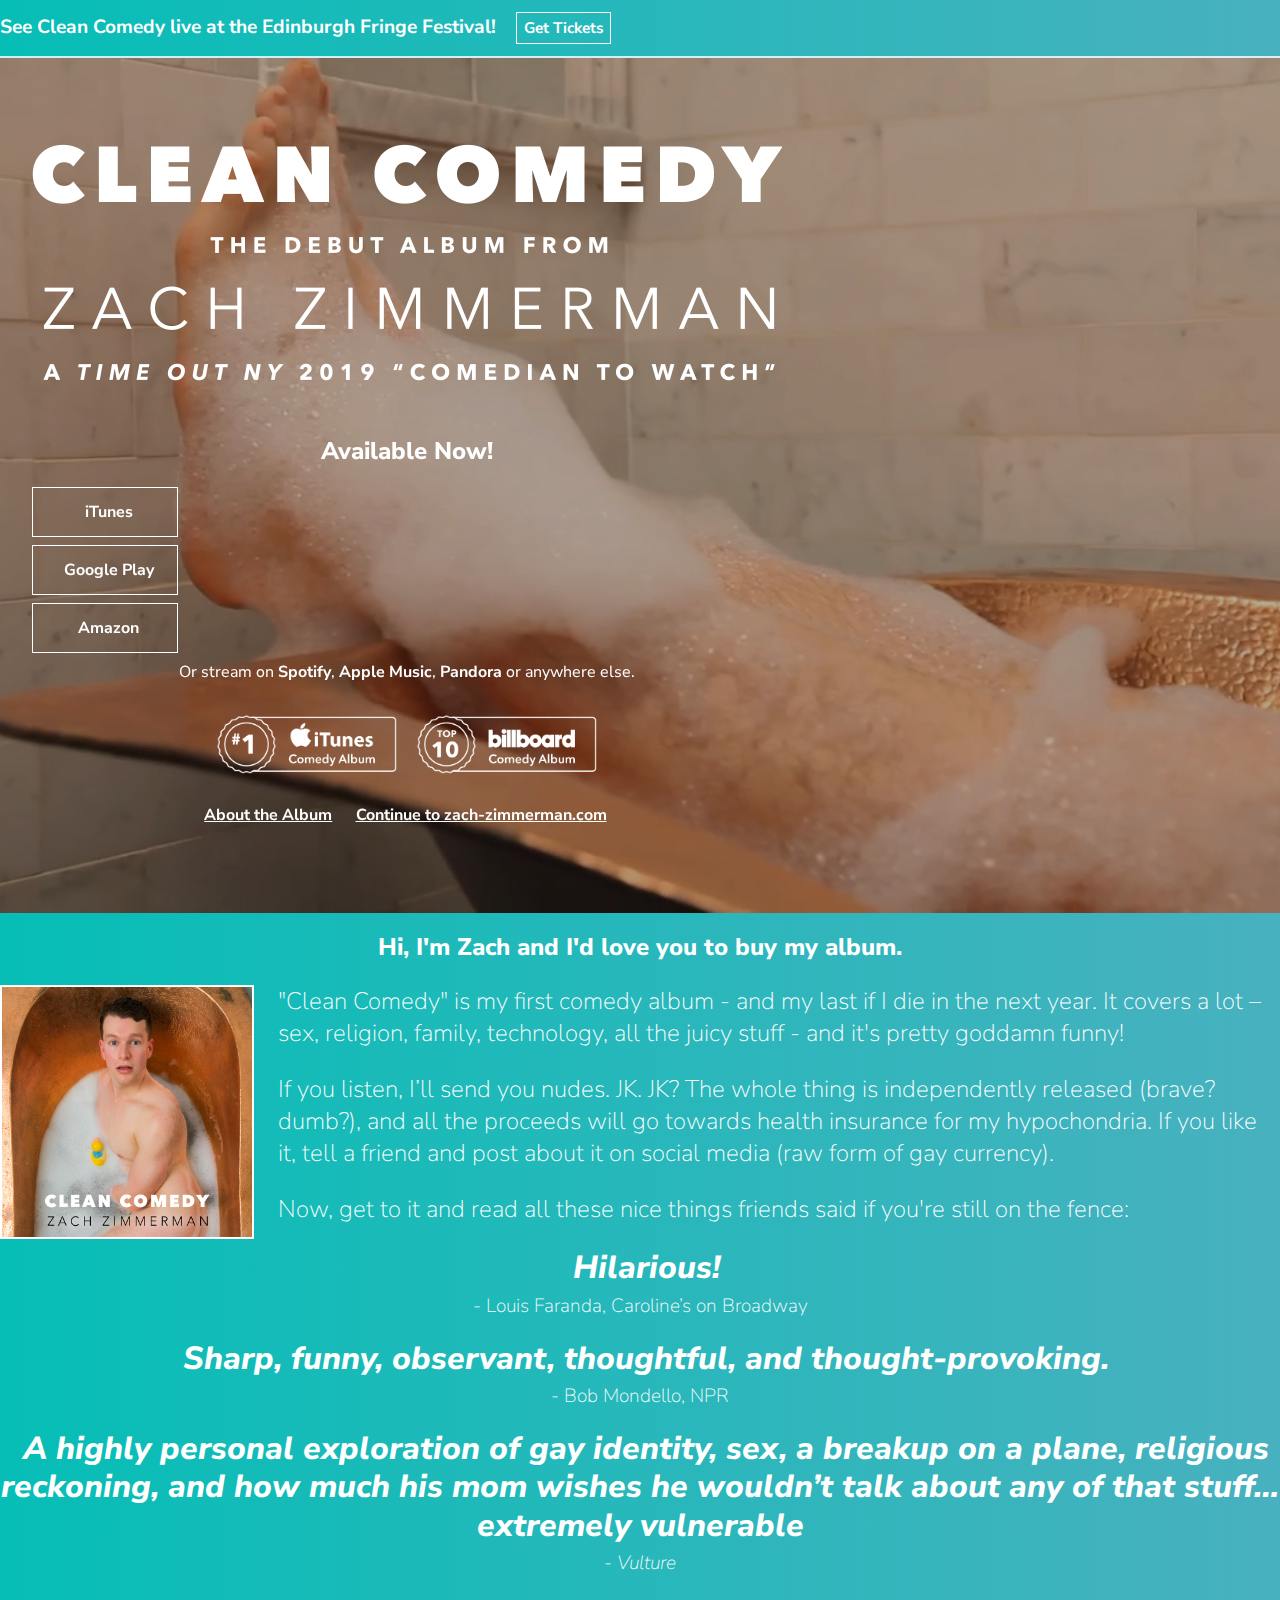
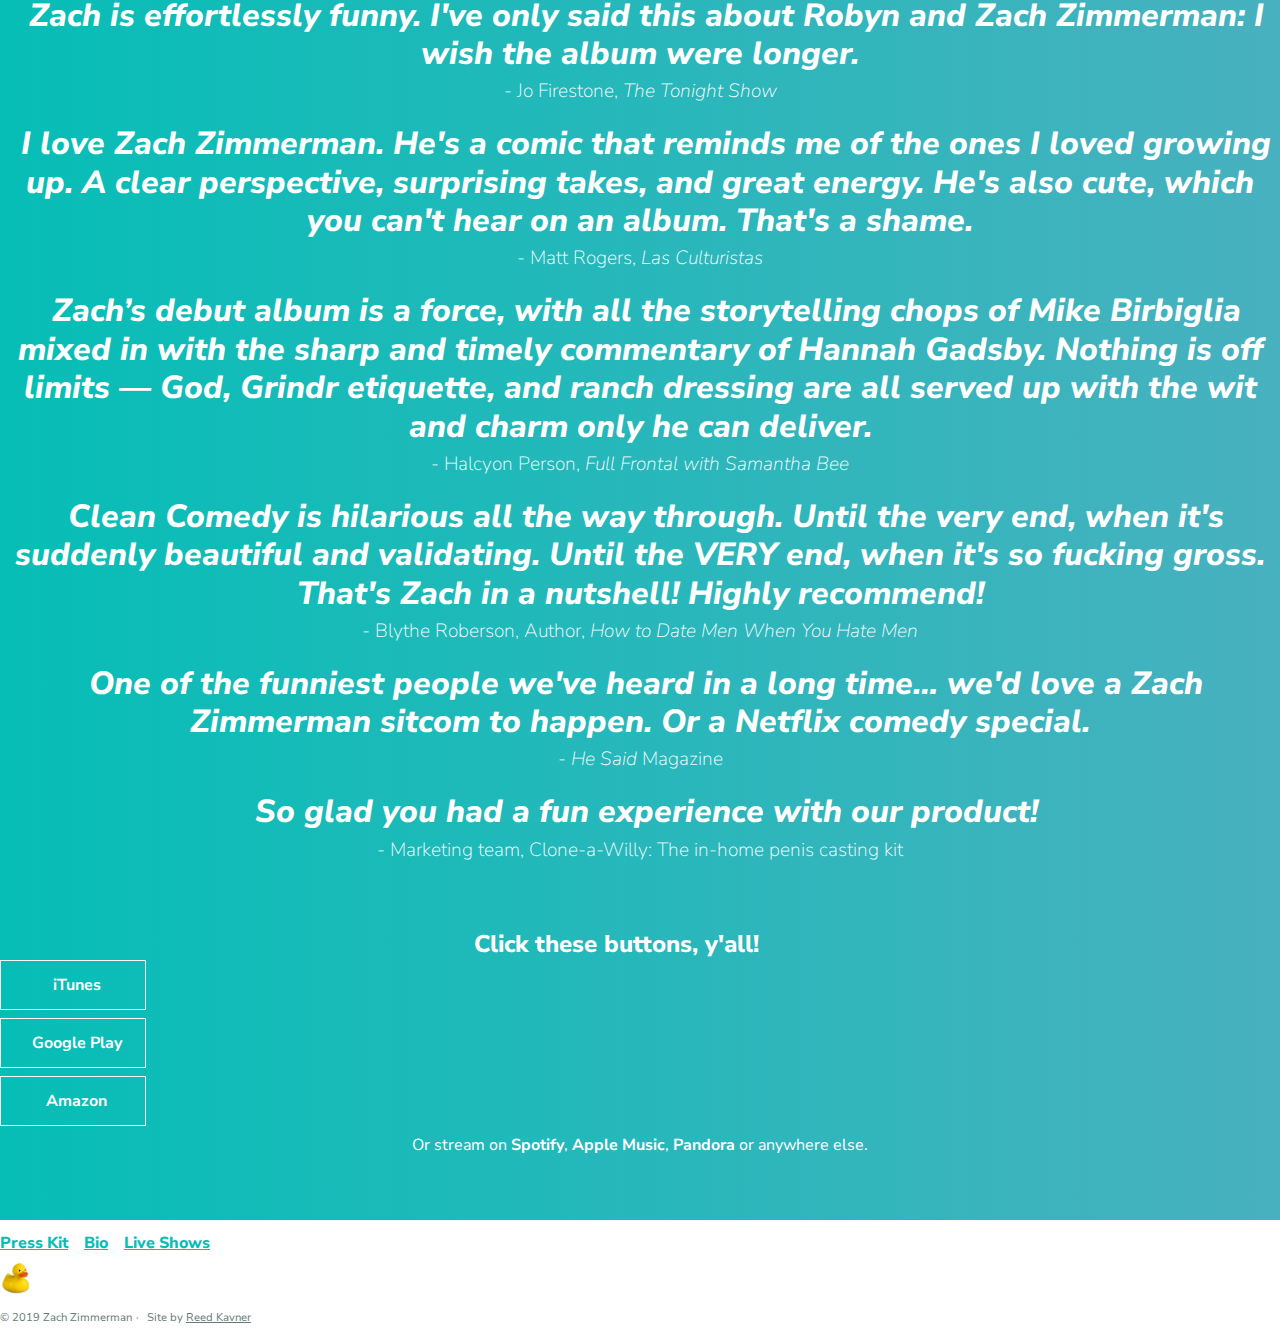
==== commit d04cb7b3: "updated live shows link" ====
--- a/index.html
+++ b/index.html
@@ -191,7 +191,7 @@
                 <div class="col-12 col-md-5 footer-links info-links justify-content-center justify-content-md-start order-1 order-md-1">
                     <a href="https://drive.google.com/drive/folders/1JkxwVRQiwvElwOyvSJjc_eX8tOzkMCND">Press Kit</a>
                     <a href="https://www.zach-zimmerman.com/bio">Bio</a>
-                    <a href="https://www.zach-zimmerman.com/live-shows">Live Shows</a>
+                    <a href="https://www.zach-zimmerman.com/clean-comedy">Live Shows</a>
                 </div>
                 <div class="col-12 col-md-2 h-100 footer-links social-links justify-content-center order-3 order-md-2">
                     <img src="/img/duck-192.png" class="footer-duck ga-track" data-ga-label="Quack">
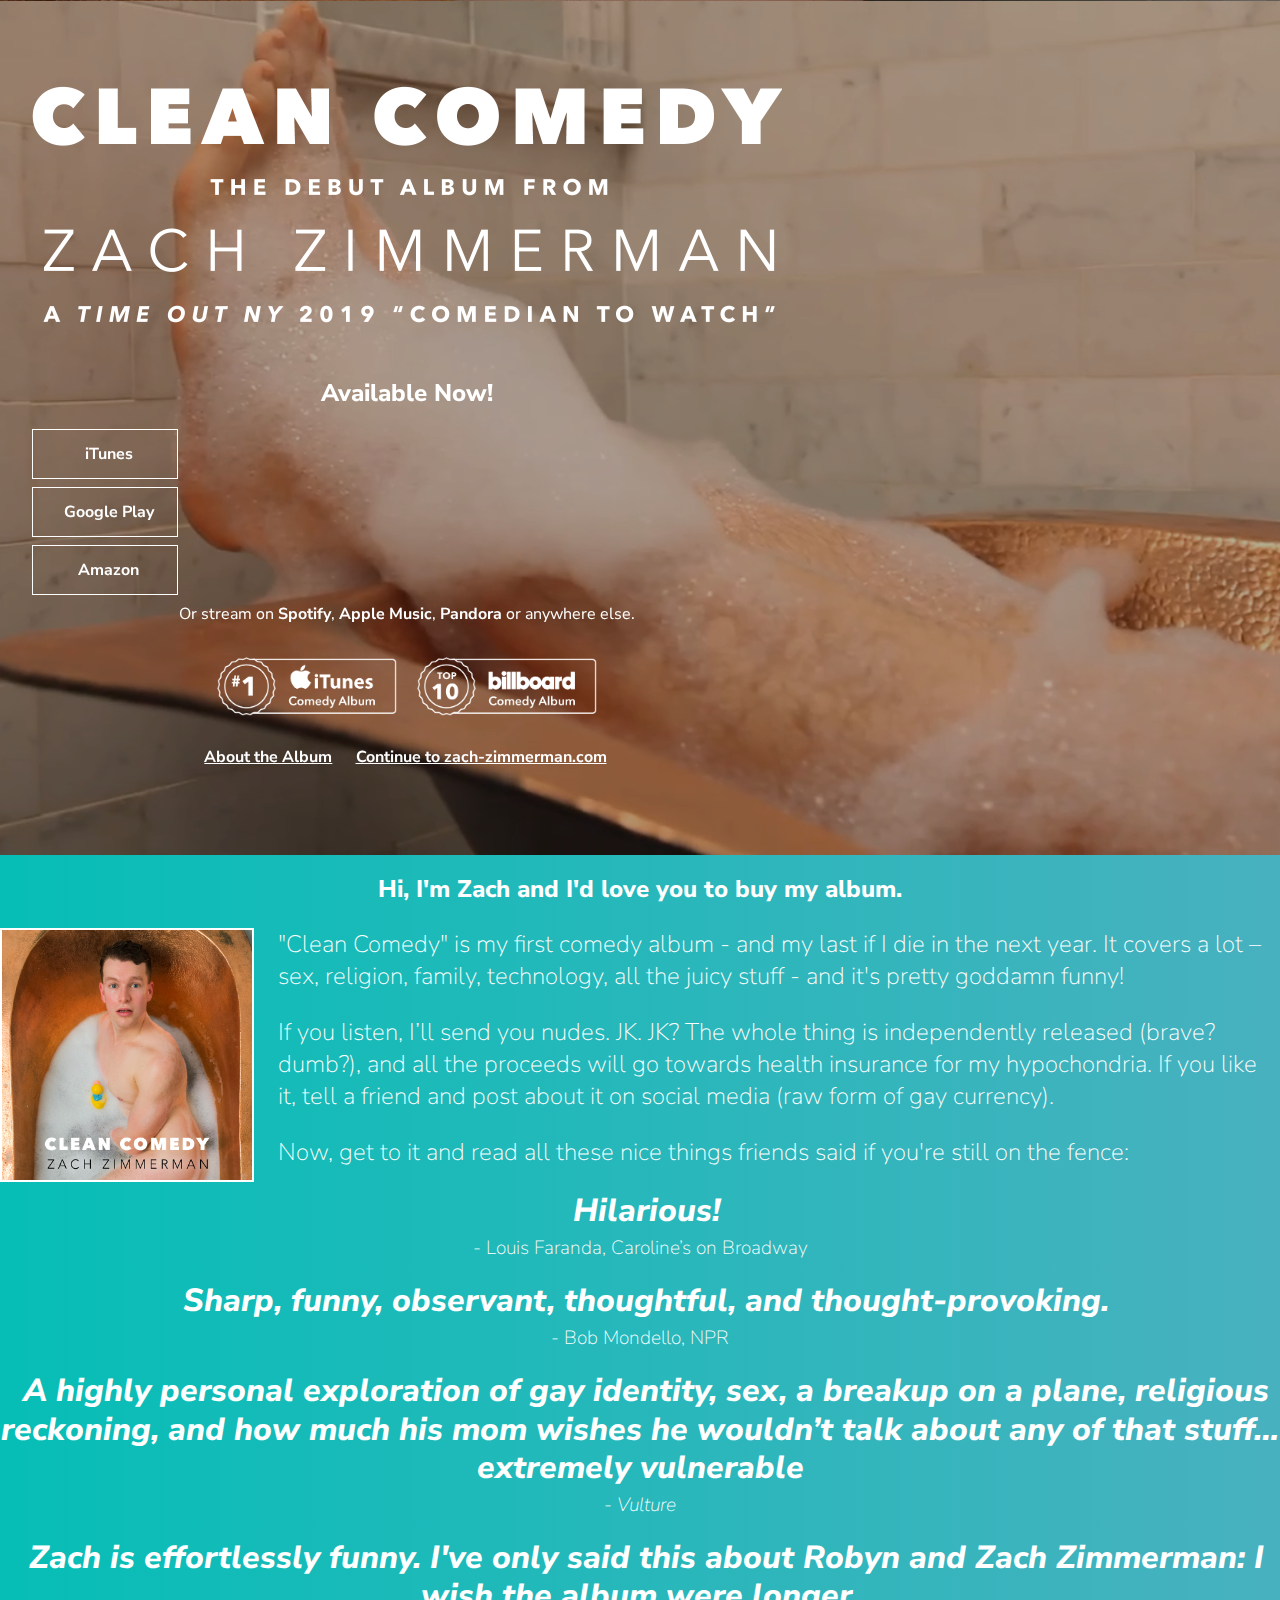
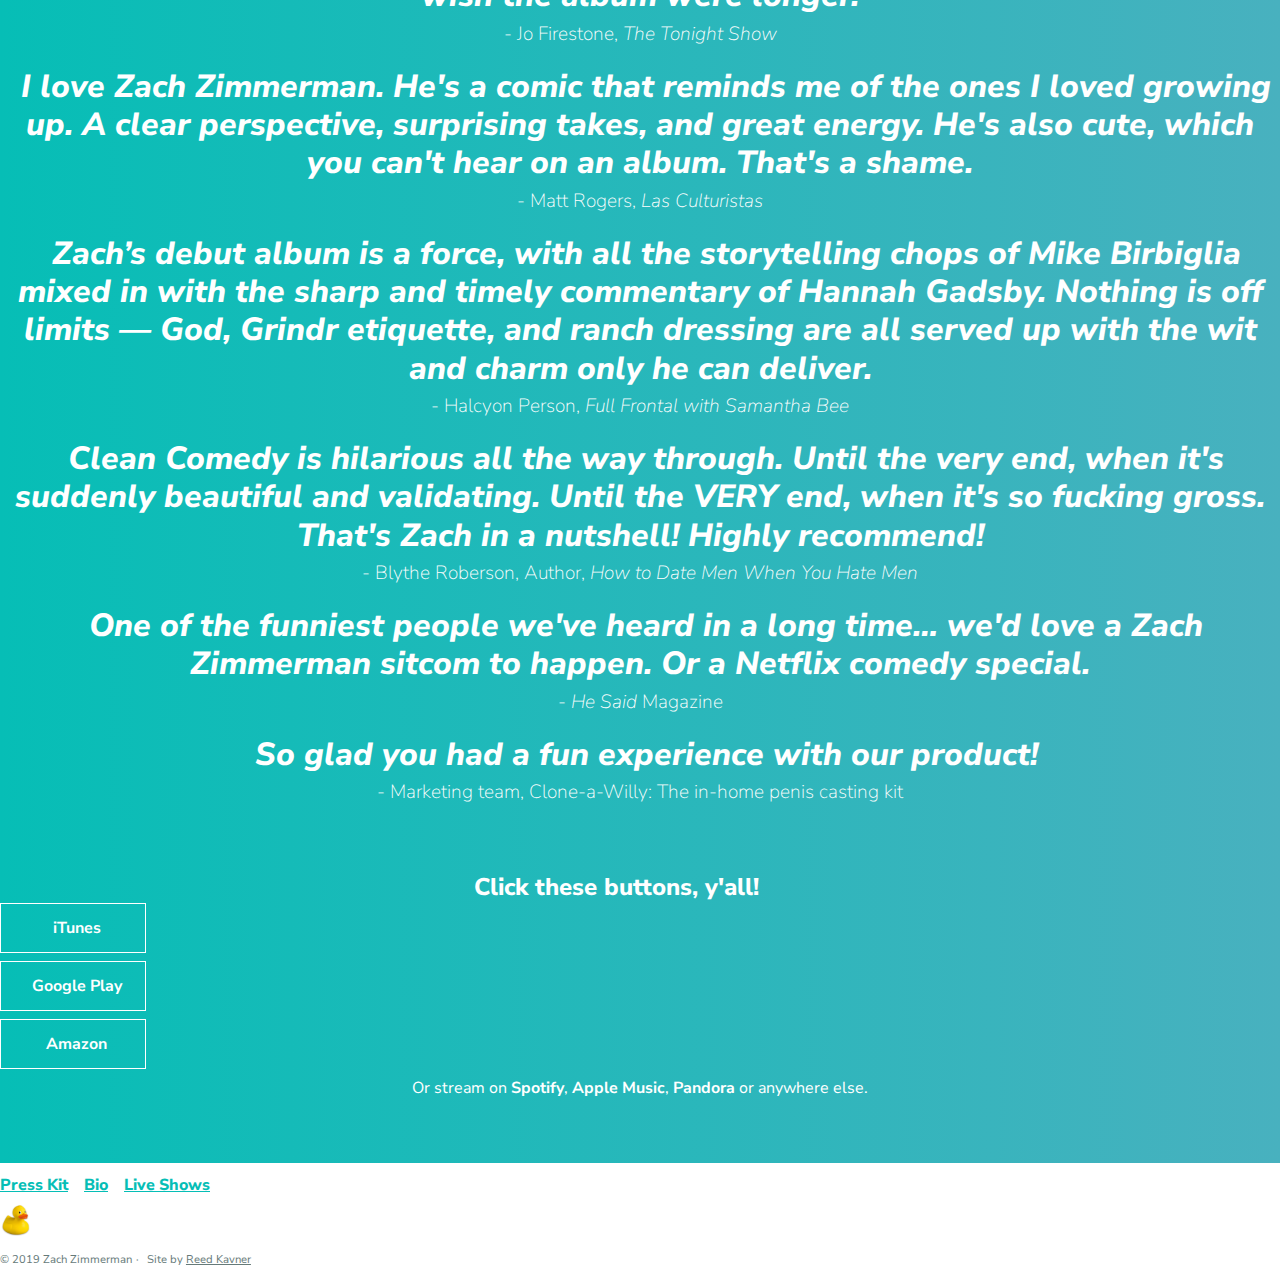
==== commit cb8d0f8f: "removed fringe banner" ====
--- a/index.html
+++ b/index.html
@@ -22,7 +22,26 @@
         function gtag() { dataLayer.push(arguments); }
         gtag('js', new Date());
 
+        // GA
         gtag('config', 'UA-136080813-1');
+        
+        //AdWords
+        gtag('config', 'AW-725606699');
+    </script>
+    
+    <!-- Event snippet for Visit Zach's Website remarketing page -->
+    <script>
+    gtag('event', 'conversion', {
+
+        'send_to': 'AW-725606699/XrKUCJy9rKYBEKvC_9kC',
+
+        'value': 1.0,
+
+        'currency': 'USD',
+
+        'aw_remarketing_only': true
+
+    });
     </script>
     <!-- Required meta tags -->
     <meta charset="utf-8">
@@ -57,13 +76,9 @@
 </head>
 
 <body>
-<aside class="zz-promo">
-    <div class="container d-flex justify-content-center align-items-center">
-        See Clean Comedy live at the Edinburgh Fringe Festival!
-        <a class="ga-track" data-ga-label="Ed Fringe Tickets" href="https://tickets.edfringe.com/whats-on/zach-zimmerman-clean-comedy" target="_blank">
-            Get Tickets
-        </a>
-    </div>
+    <aside class="zz-promo">
+        <div class="container d-flex justify-content-center align-items-center">
+        </div>
     </aside>
     <header id="hero" class="loading">
         <div class="overlay"></div>
@@ -71,10 +86,8 @@
             <source src="/vid/bg-zach.mp4" poster="/img/poster.jpg" type="video/mp4" preload="auto">
         </video>
         <div class="container">
-
             <div class="row">
-
-                <div class="col-12">
+                <div class="col-12 mt-1">
                     <img class="cc-logo" src="/img/zz-cc-logo-white-debut-timeout.png" alt="Clean Comedy: The Debut Album from Zach Zimmerman">
                 </div>
                 <div class="col-12 top-cta">
@@ -97,7 +110,6 @@
                 <div class="col-12 award-badges">
                     <img src="/img/badge-itunes.png" title="#1 iTunes comedy album">
                     <img src="/img/badge-billboard.png" title="Top-10 Billboard comedy album">
-                    
                 </div>
                 <div class="col-12 about-links">
                     <a href="#about-album" id="about-btn">About the Album<i class="far fa-arrow-alt-circle-down"></i></a>
@@ -116,7 +128,7 @@
             <div class="col-12" id="about">
                 <img id="album-cover" src="/img/clean-comedy-cover.jpg">
                 <p>
-                "Clean Comedy" is my first comedy album - and my last if I die in the next year. It covers a lot – sex, religion, family, technology, all the juicy stuff - and it's pretty goddamn funny!</p>
+                    "Clean Comedy" is my first comedy album - and my last if I die in the next year. It covers a lot – sex, religion, family, technology, all the juicy stuff - and it's pretty goddamn funny!</p>
                 <p>If you listen, I’ll send you nudes. JK. JK? The whole thing is independently released (brave? dumb?), and all the proceeds will go towards health insurance for my hypochondria. If you like it, tell a friend and post about it on social media (raw form of gay currency).</p>
                 <p>Now, get to it and read all these nice things friends said if you're still on the fence:</p>
             </div>
@@ -213,6 +225,41 @@
     <script src="https://stackpath.bootstrapcdn.com/bootstrap/4.1.0/js/bootstrap.min.js" integrity="sha384-uefMccjFJAIv6A+rW+L4AHf99KvxDjWSu1z9VI8SKNVmz4sk7buKt/6v9KI65qnm" crossorigin="anonymous"></script>
     <audio id="quack" src="/vid/quack.mp3" style="display: none;"></audio>
     <script src="/js/main.js?v3"></script>
+    
+    <!-- Facebook Pixel Code -->
+    <script>
+    ! function(f, b, e, v, n, t, s)
+    {
+        if (f.fbq) return;
+        n = f.fbq = function() {
+            n.callMethod ?
+
+                n.callMethod.apply(n, arguments) : n.queue.push(arguments)
+        };
+
+        if (!f._fbq) f._fbq = n;
+        n.push = n;
+        n.loaded = !0;
+        n.version = '2.0';
+
+        n.queue = [];
+        t = b.createElement(e);
+        t.async = !0;
+
+        t.src = v;
+        s = b.getElementsByTagName(e)[0];
+
+        s.parentNode.insertBefore(t, s)
+    }(window, document, 'script',
+
+        'https://connect.facebook.net/en_US/fbevents.js');
+
+    fbq('init', '2209116012745754');
+
+    fbq('track', 'PageView');
+    </script>
+    <noscript><img height="1" width="1" style="display:none" src="https://www.facebook.com/tr?id=2209116012745754&ev=PageView&noscript=1" /></noscript>
+    <!-- End Facebook Pixel Code -->
 </body>
 
 </html>--- a/css/style.css
+++ b/css/style.css
@@ -45,7 +45,7 @@
     position: relative;
     width: 100vw;
     height: 95vh;
-    min-height: 50vw;
+    min-height: 51vw;
     overflow: hidden;
     background-image: url('/img/bg-still-2.jpg');
     background-size: cover;
@@ -85,6 +85,7 @@
 }
 
 .zz-promo {
+    display: none;
     width: 100%;
     font-size: 1.2em;
     position: relative;
